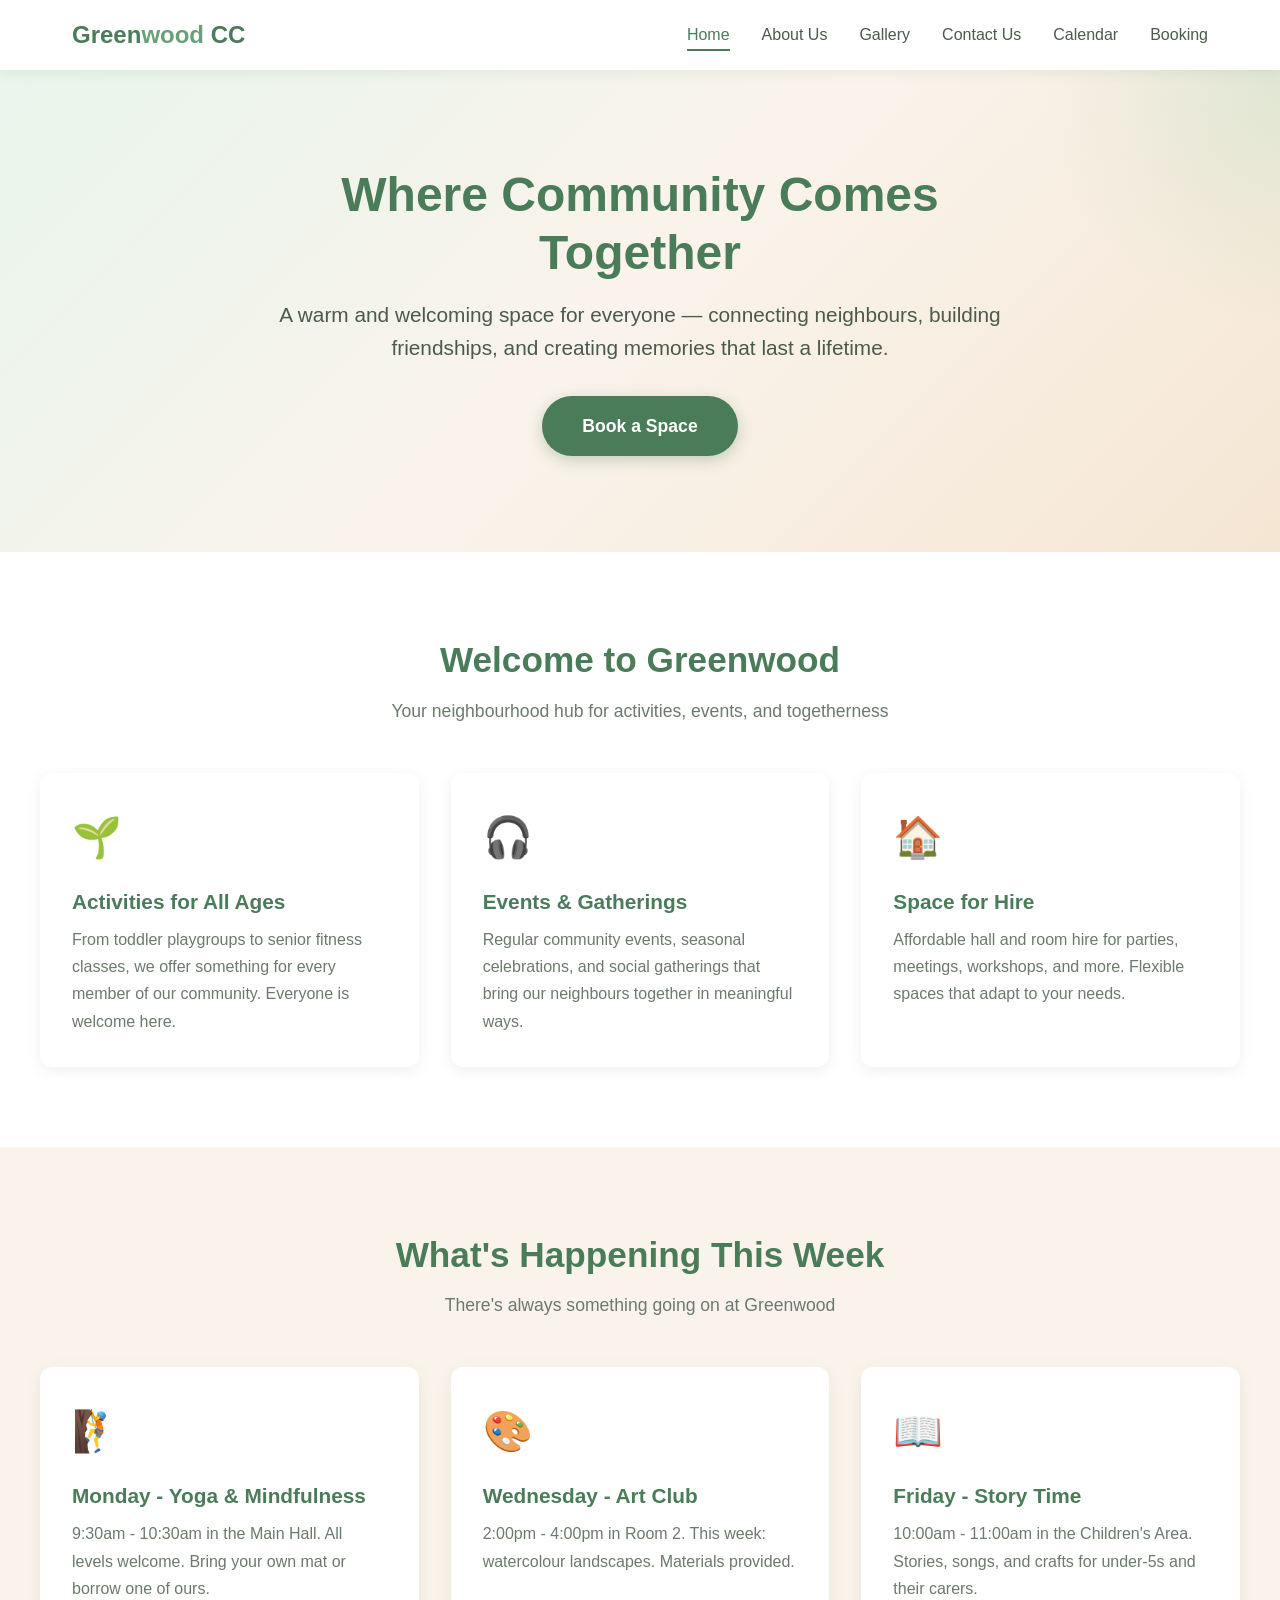
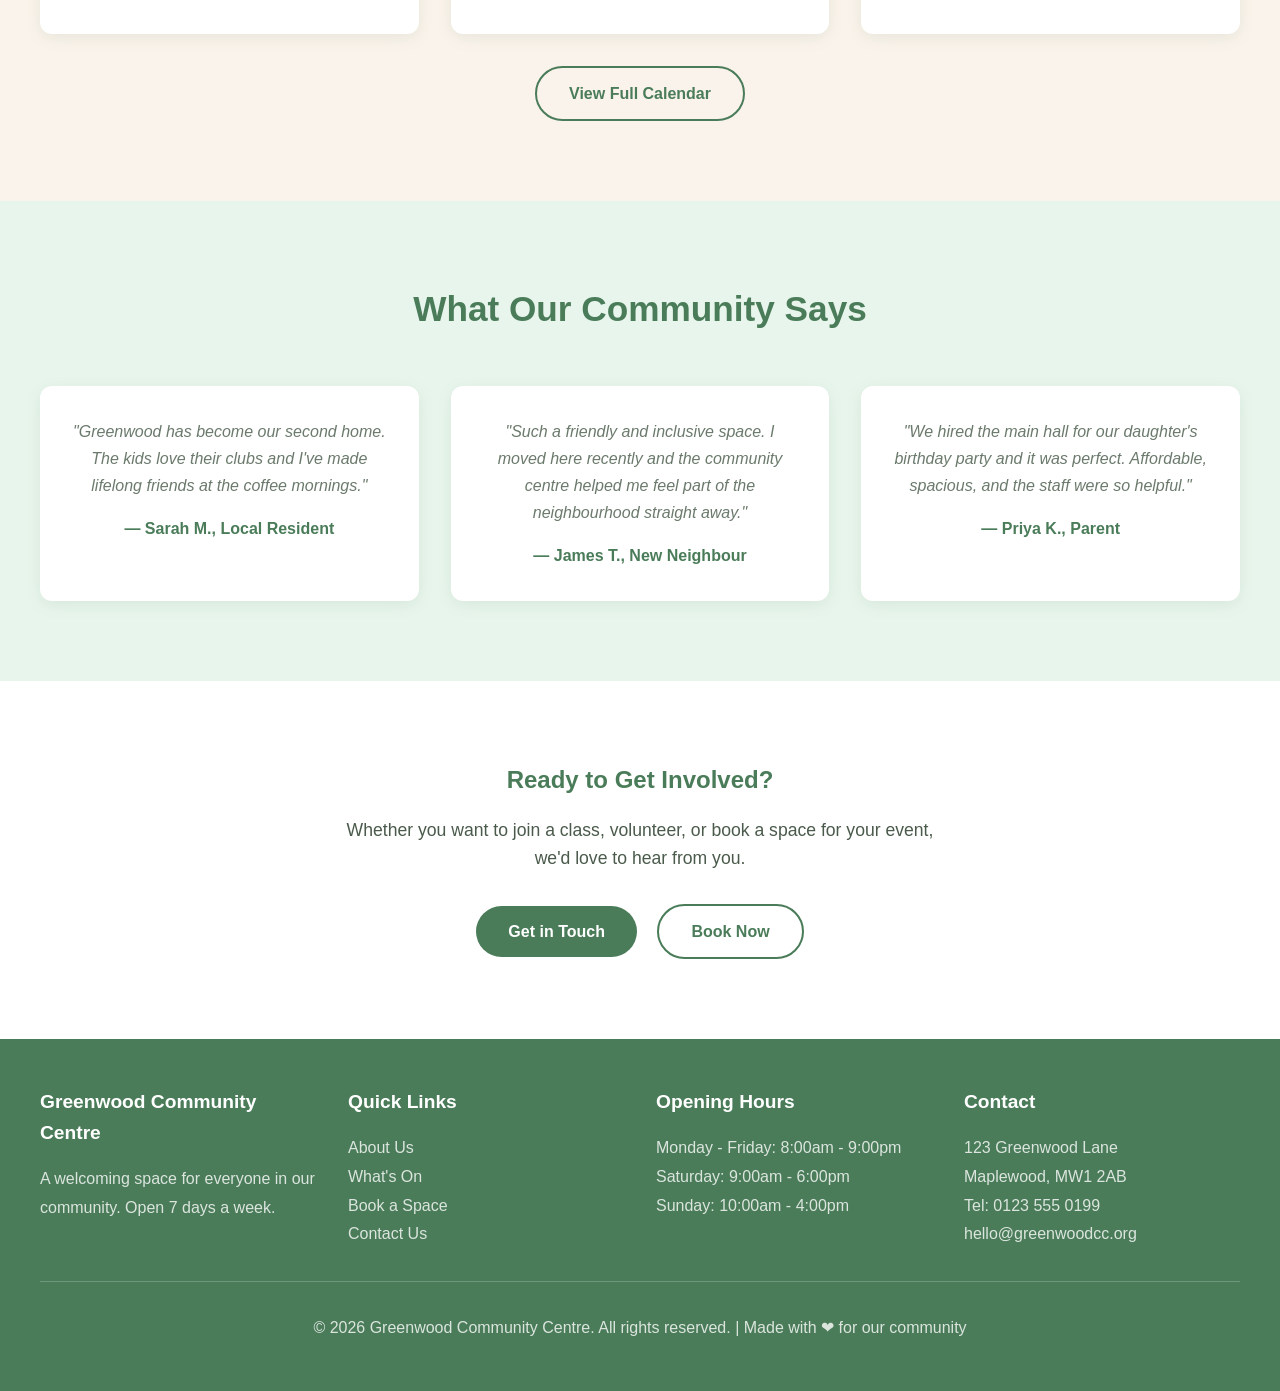
==== index.html @ 0eb02d69 "Greenwood Community Centre website - 6-page responsive site (Home, About, Gallery, Contact, Calendar" ====
<!DOCTYPE html>
<html lang="en">
<head>
  <meta charset="UTF-8">
  <meta name="viewport" content="width=device-width, initial-scale=1.0">
  <title>Greenwood Community Centre - Bringing People Together</title>
  <link rel="stylesheet" href="css/styles.css">
</head>
<body>
  <!-- Navigation -->
  <nav class="navbar">
    <div class="nav-container">
      <a href="index.html" class="nav-logo">Green<span>wood</span> CC</a>
      <ul class="nav-links">
        <li><a href="index.html" class="active">Home</a></li>
        <li><a href="about.html">About Us</a></li>
        <li><a href="gallery.html">Gallery</a></li>
        <li><a href="contact.html">Contact Us</a></li>
        <li><a href="calendar.html">Calendar</a></li>
        <li><a href="booking.html">Booking</a></li>
      </ul>
      <div class="nav-toggle">
        <span></span>
        <span></span>
        <span></span>
      </div>
    </div>
  </nav>

  <!-- Hero Section -->
  <section class="hero">
    <div class="hero-content">
      <h1>Where Community Comes Together</h1>
      <p class="tagline">A warm and welcoming space for everyone — connecting neighbours, building friendships, and creating memories that last a lifetime.</p>
      <a href="booking.html" class="cta-btn">Book a Space</a>
    </div>
  </section>

  <!-- Welcome Section -->
  <section class="section">
    <div class="container">
      <div class="section-header">
        <h2>Welcome to Greenwood</h2>
        <p>Your neighbourhood hub for activities, events, and togetherness</p>
      </div>
      <div class="cards-grid">
        <div class="card">
          <div class="card-icon">&#127793;</div>
          <h3>Activities for All Ages</h3>
          <p>From toddler playgroups to senior fitness classes, we offer something for every member of our community. Everyone is welcome here.</p>
        </div>
        <div class="card">
          <div class="card-icon">&#127911;</div>
          <h3>Events &amp; Gatherings</h3>
          <p>Regular community events, seasonal celebrations, and social gatherings that bring our neighbours together in meaningful ways.</p>
        </div>
        <div class="card">
          <div class="card-icon">&#127968;</div>
          <h3>Space for Hire</h3>
          <p>Affordable hall and room hire for parties, meetings, workshops, and more. Flexible spaces that adapt to your needs.</p>
        </div>
      </div>
    </div>
  </section>

  <!-- What's On Section -->
  <section class="section section-alt">
    <div class="container">
      <div class="section-header">
        <h2>What's Happening This Week</h2>
        <p>There's always something going on at Greenwood</p>
      </div>
      <div class="cards-grid">
        <div class="card">
          <div class="card-icon">&#129495;</div>
          <h3>Monday - Yoga &amp; Mindfulness</h3>
          <p>9:30am - 10:30am in the Main Hall. All levels welcome. Bring your own mat or borrow one of ours.</p>
        </div>
        <div class="card">
          <div class="card-icon">&#127912;</div>
          <h3>Wednesday - Art Club</h3>
          <p>2:00pm - 4:00pm in Room 2. This week: watercolour landscapes. Materials provided.</p>
        </div>
        <div class="card">
          <div class="card-icon">&#128214;</div>
          <h3>Friday - Story Time</h3>
          <p>10:00am - 11:00am in the Children's Area. Stories, songs, and crafts for under-5s and their carers.</p>
        </div>
      </div>
      <div style="text-align: center; margin-top: 2rem;">
        <a href="calendar.html" class="btn btn-secondary">View Full Calendar</a>
      </div>
    </div>
  </section>

  <!-- Community Quote Section -->
  <section class="section section-green">
    <div class="container">
      <div class="section-header">
        <h2>What Our Community Says</h2>
      </div>
      <div class="cards-grid">
        <div class="card" style="text-align: center; font-style: italic;">
          <p>"Greenwood has become our second home. The kids love their clubs and I've made lifelong friends at the coffee mornings."</p>
          <p style="margin-top: 1rem; font-weight: 600; font-style: normal; color: var(--green-dark);">— Sarah M., Local Resident</p>
        </div>
        <div class="card" style="text-align: center; font-style: italic;">
          <p>"Such a friendly and inclusive space. I moved here recently and the community centre helped me feel part of the neighbourhood straight away."</p>
          <p style="margin-top: 1rem; font-weight: 600; font-style: normal; color: var(--green-dark);">— James T., New Neighbour</p>
        </div>
        <div class="card" style="text-align: center; font-style: italic;">
          <p>"We hired the main hall for our daughter's birthday party and it was perfect. Affordable, spacious, and the staff were so helpful."</p>
          <p style="margin-top: 1rem; font-weight: 600; font-style: normal; color: var(--green-dark);">— Priya K., Parent</p>
        </div>
      </div>
    </div>
  </section>

  <!-- CTA Section -->
  <section class="section">
    <div class="container" style="text-align: center;">
      <h2 style="color: var(--green-dark); margin-bottom: 1rem;">Ready to Get Involved?</h2>
      <p style="color: var(--text-medium); max-width: 600px; margin: 0 auto 2rem; font-size: 1.1rem;">Whether you want to join a class, volunteer, or book a space for your event, we'd love to hear from you.</p>
      <a href="contact.html" class="btn btn-primary" style="margin-right: 1rem;">Get in Touch</a>
      <a href="booking.html" class="btn btn-secondary">Book Now</a>
    </div>
  </section>

  <!-- Footer -->
  <footer class="footer">
    <div class="footer-content">
      <div>
        <h4>Greenwood Community Centre</h4>
        <p>A welcoming space for everyone in our community. Open 7 days a week.</p>
      </div>
      <div>
        <h4>Quick Links</h4>
        <p><a href="about.html">About Us</a></p>
        <p><a href="calendar.html">What's On</a></p>
        <p><a href="booking.html">Book a Space</a></p>
        <p><a href="contact.html">Contact Us</a></p>
      </div>
      <div>
        <h4>Opening Hours</h4>
        <p>Monday - Friday: 8:00am - 9:00pm</p>
        <p>Saturday: 9:00am - 6:00pm</p>
        <p>Sunday: 10:00am - 4:00pm</p>
      </div>
      <div>
        <h4>Contact</h4>
        <p>123 Greenwood Lane</p>
        <p>Maplewood, MW1 2AB</p>
        <p>Tel: 0123 555 0199</p>
        <p>hello@greenwoodcc.org</p>
      </div>
    </div>
    <div class="footer-bottom">
      <p>&copy; 2026 Greenwood Community Centre. All rights reserved. | Made with &#10084; for our community</p>
    </div>
  </footer>

  <script src="js/main.js"></script>
</body>
</html>
---- css/styles.css ----
/* === Community Centre Website - Global Styles === */

:root {
  --green-dark: #4a7c59;
  --green-medium: #6b9f7a;
  --green-light: #a8d5b5;
  --green-pale: #e8f5ec;
  --beige-warm: #f5e6d3;
  --beige-light: #faf3eb;
  --white: #ffffff;
  --text-dark: #2d3a2e;
  --text-medium: #4a5a4b;
  --text-light: #6b7a6c;
  --shadow: rgba(74, 124, 89, 0.1);
  --radius: 12px;
  --transition: all 0.3s ease;
}

/* Reset */
*, *::before, *::after {
  margin: 0;
  padding: 0;
  box-sizing: border-box;
}

html {
  scroll-behavior: smooth;
}

body {
  font-family: 'Segoe UI', 'Open Sans', sans-serif;
  color: var(--text-dark);
  background-color: var(--white);
  line-height: 1.6;
}

a {
  text-decoration: none;
  color: inherit;
}

ul {
  list-style: none;
}

img {
  max-width: 100%;
  height: auto;
  display: block;
}

/* === Navigation === */
.navbar {
  background-color: var(--white);
  box-shadow: 0 2px 12px var(--shadow);
  position: sticky;
  top: 0;
  z-index: 1000;
}

.nav-container {
  max-width: 1200px;
  margin: 0 auto;
  padding: 1rem 2rem;
  display: flex;
  justify-content: space-between;
  align-items: center;
}

.nav-logo {
  font-size: 1.5rem;
  font-weight: 700;
  color: var(--green-dark);
}

.nav-logo span {
  color: var(--green-medium);
}

.nav-links {
  display: flex;
  gap: 2rem;
}

.nav-links a {
  color: var(--text-medium);
  font-weight: 500;
  padding: 0.5rem 0;
  position: relative;
  transition: var(--transition);
}

.nav-links a:hover,
.nav-links a.active {
  color: var(--green-dark);
}

.nav-links a::after {
  content: '';
  position: absolute;
  bottom: 0;
  left: 0;
  width: 0;
  height: 2px;
  background-color: var(--green-dark);
  transition: var(--transition);
}

.nav-links a:hover::after,
.nav-links a.active::after {
  width: 100%;
}

.nav-toggle {
  display: none;
  flex-direction: column;
  gap: 5px;
  cursor: pointer;
  padding: 5px;
}

.nav-toggle span {
  width: 25px;
  height: 3px;
  background-color: var(--green-dark);
  border-radius: 2px;
  transition: var(--transition);
}

/* === Hero Section === */
.hero {
  background: linear-gradient(135deg, var(--green-pale) 0%, var(--beige-light) 50%, var(--beige-warm) 100%);
  padding: 6rem 2rem;
  text-align: center;
  position: relative;
  overflow: hidden;
}

.hero::before {
  content: '';
  position: absolute;
  top: -50%;
  right: -20%;
  width: 500px;
  height: 500px;
  background: radial-gradient(circle, var(--green-light) 0%, transparent 70%);
  opacity: 0.3;
  border-radius: 50%;
}

.hero-content {
  max-width: 800px;
  margin: 0 auto;
  position: relative;
  z-index: 1;
}

.hero h1 {
  font-size: 3rem;
  color: var(--green-dark);
  margin-bottom: 1rem;
  line-height: 1.2;
}

.hero .tagline {
  font-size: 1.3rem;
  color: var(--text-medium);
  margin-bottom: 2rem;
  font-weight: 300;
}

.hero .cta-btn {
  display: inline-block;
  background-color: var(--green-dark);
  color: var(--white);
  padding: 1rem 2.5rem;
  border-radius: 50px;
  font-size: 1.1rem;
  font-weight: 600;
  transition: var(--transition);
  box-shadow: 0 4px 15px rgba(74, 124, 89, 0.3);
}

.hero .cta-btn:hover {
  background-color: var(--green-medium);
  transform: translateY(-2px);
  box-shadow: 0 6px 20px rgba(74, 124, 89, 0.4);
}

/* === Section Styles === */
.section {
  padding: 5rem 2rem;
}

.section-alt {
  background-color: var(--beige-light);
}

.section-green {
  background-color: var(--green-pale);
}

.container {
  max-width: 1200px;
  margin: 0 auto;
}

.section-header {
  text-align: center;
  margin-bottom: 3rem;
}

.section-header h2 {
  font-size: 2.2rem;
  color: var(--green-dark);
  margin-bottom: 0.5rem;
}

.section-header p {
  color: var(--text-light);
  font-size: 1.1rem;
  max-width: 600px;
  margin: 0 auto;
}

/* === Cards === */
.cards-grid {
  display: grid;
  grid-template-columns: repeat(auto-fit, minmax(300px, 1fr));
  gap: 2rem;
}

.card {
  background-color: var(--white);
  border-radius: var(--radius);
  padding: 2rem;
  box-shadow: 0 4px 15px var(--shadow);
  transition: var(--transition);
}

.card:hover {
  transform: translateY(-5px);
  box-shadow: 0 8px 25px rgba(74, 124, 89, 0.15);
}

.card-icon {
  font-size: 2.5rem;
  margin-bottom: 1rem;
}

.card h3 {
  color: var(--green-dark);
  margin-bottom: 0.5rem;
  font-size: 1.3rem;
}

.card p {
  color: var(--text-light);
  line-height: 1.7;
}

/* === Buttons === */
.btn {
  display: inline-block;
  padding: 0.8rem 2rem;
  border-radius: 50px;
  font-weight: 600;
  transition: var(--transition);
  border: none;
  cursor: pointer;
  font-size: 1rem;
}

.btn-primary {
  background-color: var(--green-dark);
  color: var(--white);
}

.btn-primary:hover {
  background-color: var(--green-medium);
  transform: translateY(-2px);
}

.btn-secondary {
  background-color: transparent;
  color: var(--green-dark);
  border: 2px solid var(--green-dark);
}

.btn-secondary:hover {
  background-color: var(--green-dark);
  color: var(--white);
}

/* === Forms === */
.form-group {
  margin-bottom: 1.5rem;
}

.form-group label {
  display: block;
  margin-bottom: 0.5rem;
  color: var(--text-medium);
  font-weight: 500;
}

.form-group input,
.form-group textarea,
.form-group select {
  width: 100%;
  padding: 0.9rem 1.2rem;
  border: 2px solid var(--green-light);
  border-radius: var(--radius);
  font-size: 1rem;
  font-family: inherit;
  transition: var(--transition);
  background-color: var(--white);
}

.form-group input:focus,
.form-group textarea:focus,
.form-group select:focus {
  outline: none;
  border-color: var(--green-dark);
  box-shadow: 0 0 0 3px rgba(74, 124, 89, 0.1);
}

.form-group textarea {
  resize: vertical;
  min-height: 120px;
}

/* === Footer === */
.footer {
  background-color: var(--green-dark);
  color: var(--white);
  padding: 3rem 2rem;
}

.footer-content {
  max-width: 1200px;
  margin: 0 auto;
  display: grid;
  grid-template-columns: repeat(auto-fit, minmax(250px, 1fr));
  gap: 2rem;
}

.footer h4 {
  margin-bottom: 1rem;
  font-size: 1.2rem;
}

.footer p,
.footer a {
  color: rgba(255, 255, 255, 0.8);
  line-height: 1.8;
}

.footer a:hover {
  color: var(--white);
}

.footer-bottom {
  max-width: 1200px;
  margin: 2rem auto 0;
  padding-top: 2rem;
  border-top: 1px solid rgba(255, 255, 255, 0.2);
  text-align: center;
  color: rgba(255, 255, 255, 0.6);
}

/* === Page Header === */
.page-header {
  background: linear-gradient(135deg, var(--green-pale) 0%, var(--beige-light) 100%);
  padding: 4rem 2rem;
  text-align: center;
}

.page-header h1 {
  font-size: 2.5rem;
  color: var(--green-dark);
  margin-bottom: 0.5rem;
}

.page-header p {
  color: var(--text-medium);
  font-size: 1.1rem;
}

/* === Gallery === */
.gallery-grid {
  display: grid;
  grid-template-columns: repeat(auto-fit, minmax(280px, 1fr));
  gap: 1.5rem;
}

.gallery-item {
  border-radius: var(--radius);
  overflow: hidden;
  aspect-ratio: 4/3;
  background-color: var(--green-light);
  position: relative;
  transition: var(--transition);
}

.gallery-item:hover {
  transform: scale(1.02);
  box-shadow: 0 8px 25px var(--shadow);
}

.gallery-item .overlay {
  position: absolute;
  bottom: 0;
  left: 0;
  right: 0;
  background: linear-gradient(transparent, rgba(0,0,0,0.6));
  padding: 1.5rem;
  color: var(--white);
  opacity: 0;
  transition: var(--transition);
}

.gallery-item:hover .overlay {
  opacity: 1;
}

.gallery-placeholder {
  width: 100%;
  height: 100%;
  display: flex;
  align-items: center;
  justify-content: center;
  font-size: 3rem;
  color: var(--green-dark);
  background: linear-gradient(135deg, var(--green-pale), var(--beige-warm));
}

/* === Calendar === */
.calendar-container {
  background-color: var(--white);
  border-radius: var(--radius);
  box-shadow: 0 4px 15px var(--shadow);
  overflow: hidden;
}

.calendar-header {
  background-color: var(--green-dark);
  color: var(--white);
  padding: 1.5rem 2rem;
  display: flex;
  justify-content: space-between;
  align-items: center;
}

.calendar-grid {
  display: grid;
  grid-template-columns: repeat(7, 1fr);
  gap: 1px;
  background-color: var(--green-pale);
}

.calendar-day-header {
  background-color: var(--beige-light);
  padding: 0.8rem;
  text-align: center;
  font-weight: 600;
  color: var(--green-dark);
  font-size: 0.9rem;
}

.calendar-day {
  background-color: var(--white);
  padding: 0.8rem;
  min-height: 80px;
  position: relative;
}

.calendar-day.empty {
  background-color: var(--beige-light);
  opacity: 0.5;
}

.calendar-day .day-number {
  font-weight: 600;
  color: var(--text-medium);
  margin-bottom: 0.3rem;
}

.calendar-day .event {
  font-size: 0.75rem;
  background-color: var(--green-light);
  color: var(--green-dark);
  padding: 2px 6px;
  border-radius: 4px;
  margin-top: 2px;
  white-space: nowrap;
  overflow: hidden;
  text-overflow: ellipsis;
}

.event-list {
  margin-top: 3rem;
}

.event-item {
  display: flex;
  gap: 1.5rem;
  padding: 1.5rem;
  background-color: var(--white);
  border-radius: var(--radius);
  box-shadow: 0 2px 10px var(--shadow);
  margin-bottom: 1rem;
  align-items: center;
}

.event-date {
  background-color: var(--green-dark);
  color: var(--white);
  padding: 1rem;
  border-radius: var(--radius);
  text-align: center;
  min-width: 70px;
}

.event-date .month {
  font-size: 0.8rem;
  text-transform: uppercase;
}

.event-date .day {
  font-size: 1.8rem;
  font-weight: 700;
}

.event-details h4 {
  color: var(--green-dark);
  margin-bottom: 0.3rem;
}

.event-details p {
  color: var(--text-light);
  font-size: 0.9rem;
}

/* === Booking === */
.booking-form {
  max-width: 700px;
  margin: 0 auto;
  background-color: var(--white);
  padding: 3rem;
  border-radius: var(--radius);
  box-shadow: 0 4px 15px var(--shadow);
}

.booking-form h3 {
  color: var(--green-dark);
  margin-bottom: 1.5rem;
  font-size: 1.5rem;
}

.form-row {
  display: grid;
  grid-template-columns: 1fr 1fr;
  gap: 1rem;
}

/* === Contact === */
.contact-grid {
  display: grid;
  grid-template-columns: 1fr 1fr;
  gap: 3rem;
  align-items: start;
}

.contact-info-item {
  display: flex;
  gap: 1rem;
  margin-bottom: 1.5rem;
  align-items: flex-start;
}

.contact-info-item .icon {
  width: 45px;
  height: 45px;
  background-color: var(--green-pale);
  border-radius: 50%;
  display: flex;
  align-items: center;
  justify-content: center;
  flex-shrink: 0;
  font-size: 1.2rem;
}

.map-placeholder {
  width: 100%;
  height: 250px;
  background: linear-gradient(135deg, var(--green-pale), var(--beige-warm));
  border-radius: var(--radius);
  display: flex;
  align-items: center;
  justify-content: center;
  color: var(--text-light);
  font-size: 1.1rem;
  margin-top: 2rem;
}

/* === About === */
.about-content {
  display: grid;
  grid-template-columns: 1fr 1fr;
  gap: 3rem;
  align-items: center;
}

.about-image {
  width: 100%;
  height: 350px;
  background: linear-gradient(135deg, var(--green-light), var(--beige-warm));
  border-radius: var(--radius);
  display: flex;
  align-items: center;
  justify-content: center;
  font-size: 4rem;
}

.about-text h2 {
  color: var(--green-dark);
  margin-bottom: 1rem;
  font-size: 2rem;
}

.about-text p {
  color: var(--text-medium);
  margin-bottom: 1rem;
  line-height: 1.8;
}

.values-grid {
  display: grid;
  grid-template-columns: repeat(auto-fit, minmax(250px, 1fr));
  gap: 1.5rem;
  margin-top: 2rem;
}

.value-card {
  text-align: center;
  padding: 2rem;
  background-color: var(--white);
  border-radius: var(--radius);
  box-shadow: 0 2px 10px var(--shadow);
}

.value-card .icon {
  font-size: 2.5rem;
  margin-bottom: 1rem;
}

.value-card h4 {
  color: var(--green-dark);
  margin-bottom: 0.5rem;
}

.value-card p {
  color: var(--text-light);
  font-size: 0.95rem;
}

/* === Team === */
.team-grid {
  display: grid;
  grid-template-columns: repeat(auto-fit, minmax(220px, 1fr));
  gap: 2rem;
}

.team-member {
  text-align: center;
}

.team-member .avatar {
  width: 120px;
  height: 120px;
  border-radius: 50%;
  background: linear-gradient(135deg, var(--green-light), var(--beige-warm));
  margin: 0 auto 1rem;
  display: flex;
  align-items: center;
  justify-content: center;
  font-size: 2.5rem;
}

.team-member h4 {
  color: var(--green-dark);
  margin-bottom: 0.3rem;
}

.team-member p {
  color: var(--text-light);
  font-size: 0.9rem;
}

/* === Responsive === */
@media (max-width: 768px) {
  .nav-toggle {
    display: flex;
  }

  .nav-links {
    display: none;
    position: absolute;
    top: 100%;
    left: 0;
    right: 0;
    background-color: var(--white);
    flex-direction: column;
    padding: 1rem 2rem;
    box-shadow: 0 4px 12px var(--shadow);
    gap: 0;
  }

  .nav-links.active {
    display: flex;
  }

  .nav-links a {
    padding: 0.8rem 0;
    border-bottom: 1px solid var(--green-pale);
  }

  .navbar {
    position: relative;
  }

  .nav-container {
    position: relative;
  }

  .hero h1 {
    font-size: 2rem;
  }

  .hero .tagline {
    font-size: 1.1rem;
  }

  .hero {
    padding: 4rem 1.5rem;
  }

  .about-content {
    grid-template-columns: 1fr;
  }

  .contact-grid {
    grid-template-columns: 1fr;
  }

  .form-row {
    grid-template-columns: 1fr;
  }

  .calendar-grid {
    font-size: 0.8rem;
  }

  .calendar-day {
    min-height: 50px;
    padding: 0.4rem;
  }

  .calendar-day .event {
    font-size: 0.65rem;
  }

  .section {
    padding: 3rem 1.5rem;
  }

  .page-header {
    padding: 3rem 1.5rem;
  }

  .page-header h1 {
    font-size: 2rem;
  }

  .booking-form {
    padding: 2rem 1.5rem;
  }

  .event-item {
    flex-direction: column;
    text-align: center;
  }
}

@media (max-width: 480px) {
  .hero h1 {
    font-size: 1.7rem;
  }

  .cards-grid {
    grid-template-columns: 1fr;
  }

  .gallery-grid {
    grid-template-columns: 1fr;
  }

  .footer-content {
    grid-template-columns: 1fr;
  }
}
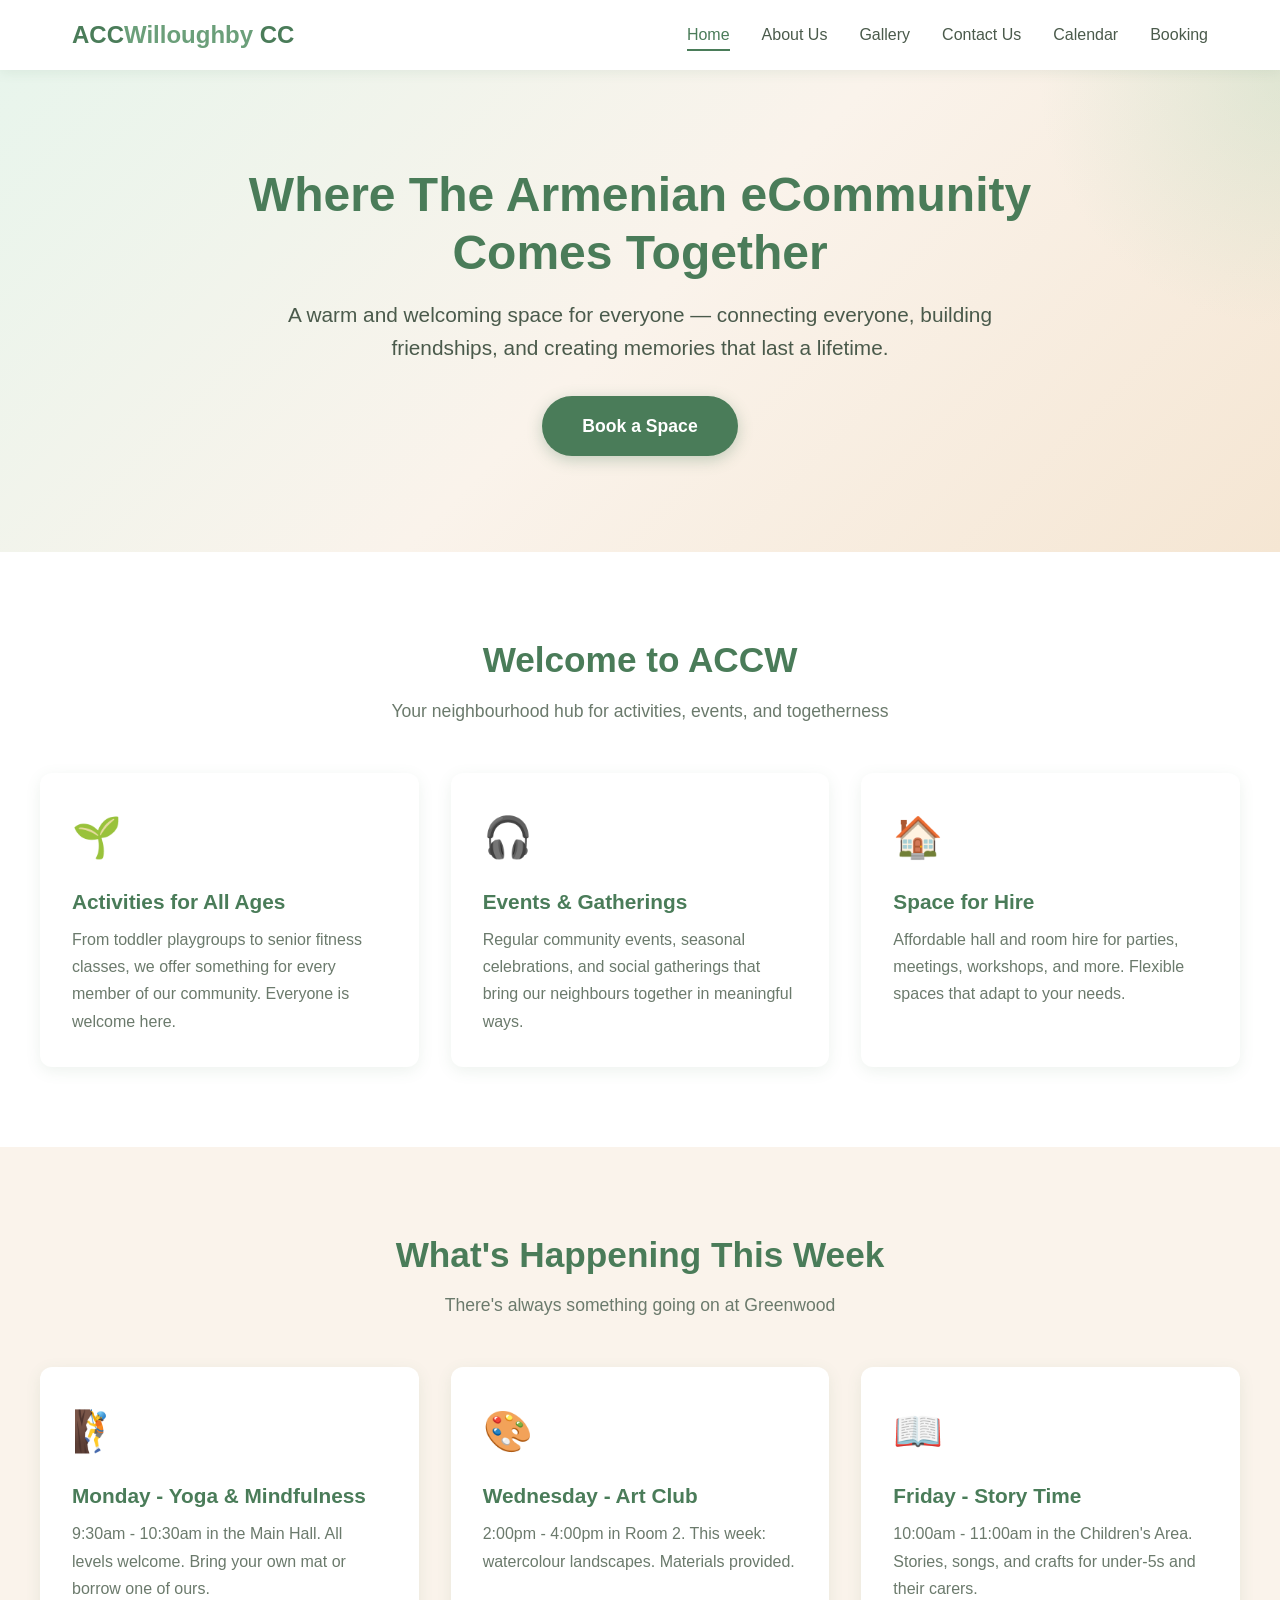
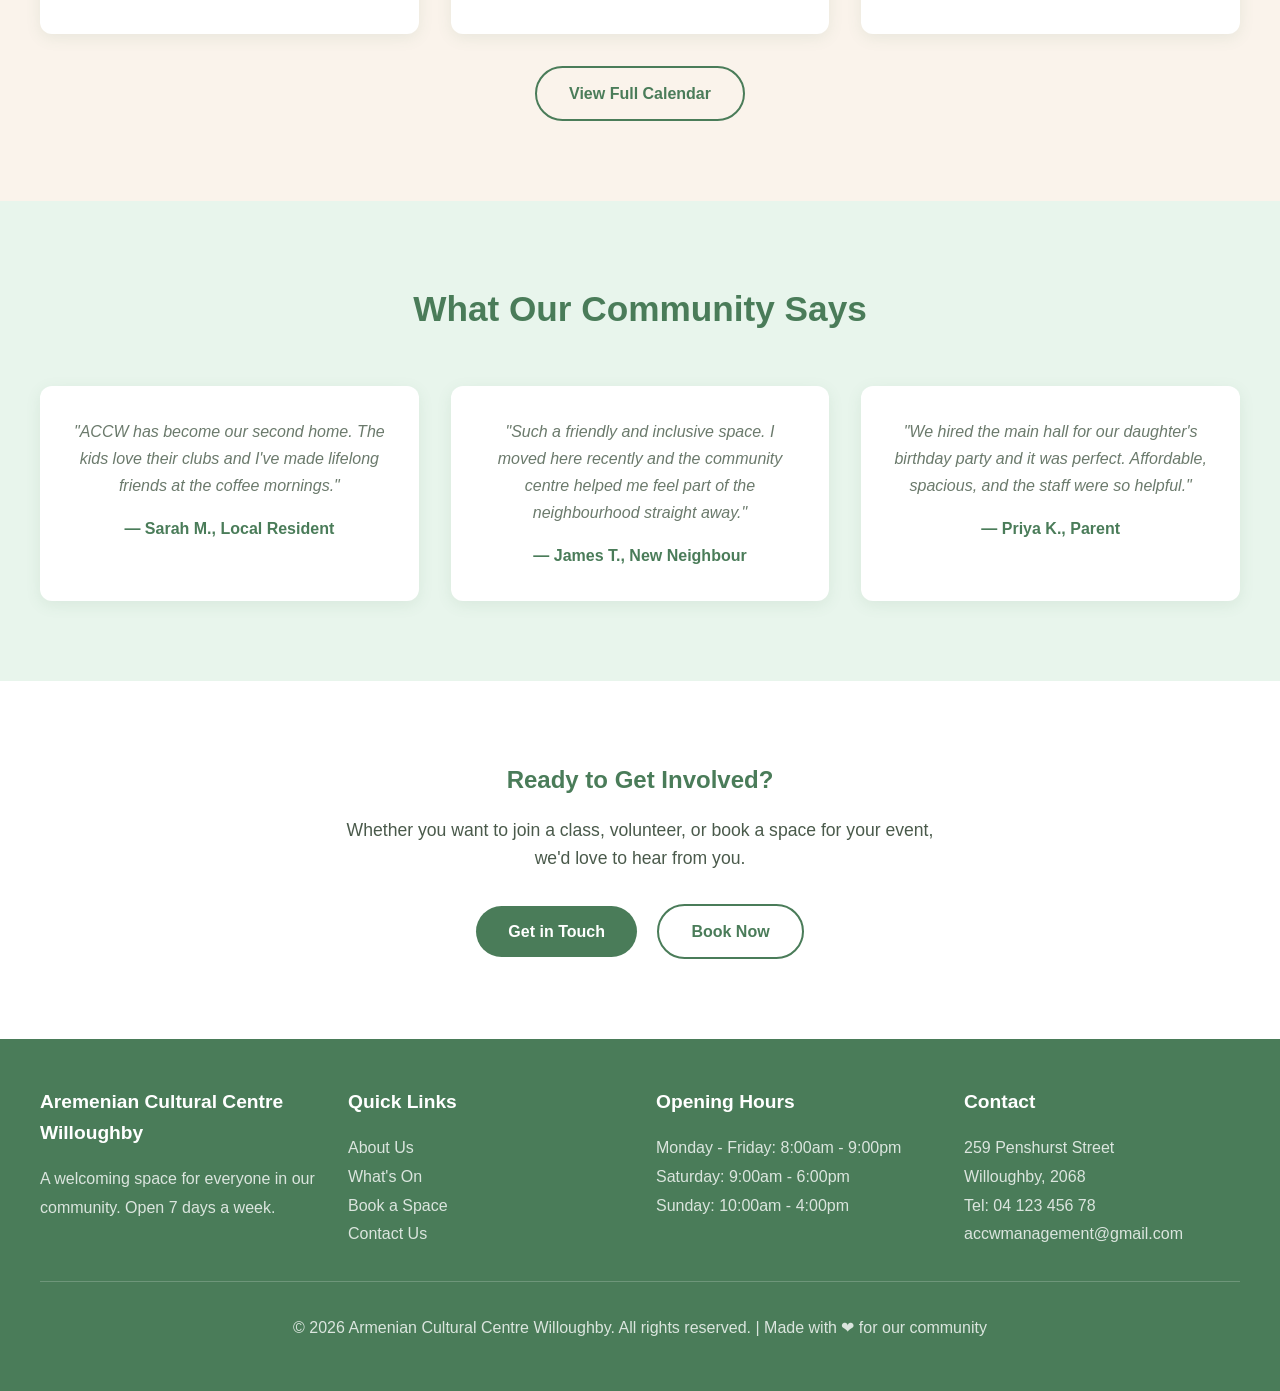
==== commit 7b9d9194: "Update index.html" ====
--- a/index.html
+++ b/index.html
@@ -3,14 +3,14 @@
 <head>
   <meta charset="UTF-8">
   <meta name="viewport" content="width=device-width, initial-scale=1.0">
-  <title>Greenwood Community Centre - Bringing People Together</title>
+  <title>Armenian Cultural Centre - Willoughby</title>
   <link rel="stylesheet" href="css/styles.css">
 </head>
 <body>
   <!-- Navigation -->
   <nav class="navbar">
     <div class="nav-container">
-      <a href="index.html" class="nav-logo">Green<span>wood</span> CC</a>
+      <a href="index.html" class="nav-logo">ACC<span>Willoughby</span> CC</a>
       <ul class="nav-links">
         <li><a href="index.html" class="active">Home</a></li>
         <li><a href="about.html">About Us</a></li>
@@ -30,8 +30,8 @@
   <!-- Hero Section -->
   <section class="hero">
     <div class="hero-content">
-      <h1>Where Community Comes Together</h1>
-      <p class="tagline">A warm and welcoming space for everyone — connecting neighbours, building friendships, and creating memories that last a lifetime.</p>
+      <h1>Where The Armenian eCommunity Comes Together</h1>
+      <p class="tagline">A warm and welcoming space for everyone — connecting everyone, building friendships, and creating memories that last a lifetime.</p>
       <a href="booking.html" class="cta-btn">Book a Space</a>
     </div>
   </section>
@@ -40,7 +40,7 @@
   <section class="section">
     <div class="container">
       <div class="section-header">
-        <h2>Welcome to Greenwood</h2>
+        <h2>Welcome to ACCW</h2>
         <p>Your neighbourhood hub for activities, events, and togetherness</p>
       </div>
       <div class="cards-grid">
@@ -101,7 +101,7 @@
       </div>
       <div class="cards-grid">
         <div class="card" style="text-align: center; font-style: italic;">
-          <p>"Greenwood has become our second home. The kids love their clubs and I've made lifelong friends at the coffee mornings."</p>
+          <p>"ACCW has become our second home. The kids love their clubs and I've made lifelong friends at the coffee mornings."</p>
           <p style="margin-top: 1rem; font-weight: 600; font-style: normal; color: var(--green-dark);">— Sarah M., Local Resident</p>
         </div>
         <div class="card" style="text-align: center; font-style: italic;">
@@ -130,7 +130,7 @@
   <footer class="footer">
     <div class="footer-content">
       <div>
-        <h4>Greenwood Community Centre</h4>
+        <h4>Aremenian Cultural Centre Willoughby</h4>
         <p>A welcoming space for everyone in our community. Open 7 days a week.</p>
       </div>
       <div>
@@ -148,14 +148,14 @@
       </div>
       <div>
         <h4>Contact</h4>
-        <p>123 Greenwood Lane</p>
-        <p>Maplewood, MW1 2AB</p>
-        <p>Tel: 0123 555 0199</p>
-        <p>hello@greenwoodcc.org</p>
+        <p>259 Penshurst Street</p>
+        <p>Willoughby, 2068</p>
+        <p>Tel: 04 123 456 78</p>
+        <p>accwmanagement@gmail.com</p>
       </div>
     </div>
     <div class="footer-bottom">
-      <p>&copy; 2026 Greenwood Community Centre. All rights reserved. | Made with &#10084; for our community</p>
+      <p>&copy; 2026 Armenian Cultural Centre Willoughby. All rights reserved. | Made with &#10084; for our community</p>
     </div>
   </footer>
 
